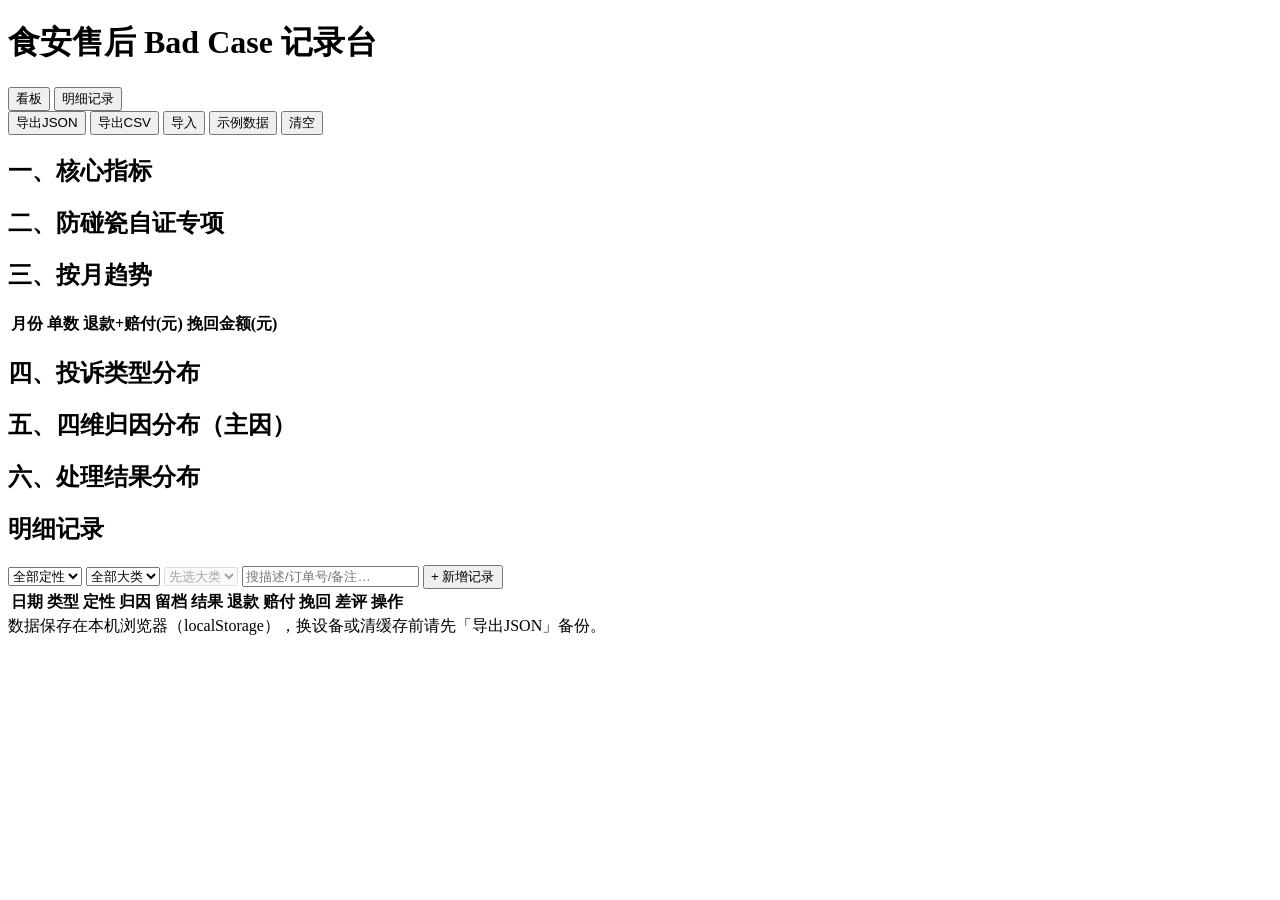
==== index.html @ 54586e55 "deploy: index.html" ====
<!DOCTYPE html>
<html lang="zh-CN">
<head>
  <meta charset="UTF-8" />
  <meta name="viewport" content="width=device-width, initial-scale=1.0" />
  <title>食安售后 Bad Case 记录台</title>
  <link rel="stylesheet" href="./css/style.css" />
</head>
<body>
  <header class="topbar">
    <div class="topbar-inner">
      <div class="brand">
        <span class="brand-dot"></span>
        <h1>食安售后 Bad Case 记录台</h1>
      </div>
      <nav class="tabs" id="tabs">
        <button class="tab active" data-tab="dashboard">看板</button>
        <button class="tab" data-tab="records">明细记录</button>
      </nav>
      <div class="data-menu">
        <button class="btn ghost" id="btn-export-json" title="导出全部数据用于备份/迁移">导出JSON</button>
        <button class="btn ghost" id="btn-export-csv" title="导出CSV，可用Excel打开">导出CSV</button>
        <button class="btn ghost" id="btn-import">导入</button>
        <button class="btn ghost" id="btn-demo" title="载入3条示例数据，方便了解功能">示例数据</button>
        <button class="btn danger ghost" id="btn-clear">清空</button>
        <input type="file" id="file-input" accept=".json,.csv" hidden />
      </div>
    </div>
  </header>

  <main>
    <!-- ================= 看板 ================= -->
    <section id="view-dashboard" class="view active">
      <div class="card">
        <h2 class="card-title">一、核心指标</h2>
        <div class="kpi-grid" id="kpi-grid"></div>
      </div>

      <div class="card">
        <h2 class="card-title">二、防碰瓷自证专项</h2>
        <div class="kpi-grid small" id="kpi-anti"></div>
      </div>

      <div class="card">
        <h2 class="card-title">三、按月趋势</h2>
        <div class="month-chart" id="month-chart"></div>
        <div class="table-wrap">
          <table class="data-table" id="month-table">
            <thead>
              <tr><th>月份</th><th>单数</th><th>退款+赔付(元)</th><th>挽回金额(元)</th></tr>
            </thead>
            <tbody></tbody>
          </table>
        </div>
      </div>

      <div class="dist-grid">
        <div class="card"><h2 class="card-title">四、投诉类型分布</h2><div class="dist-list" id="dist-type"></div></div>
        <div class="card"><h2 class="card-title">五、四维归因分布（主因）</h2><div class="dist-list" id="dist-cause"></div></div>
        <div class="card"><h2 class="card-title">六、处理结果分布</h2><div class="dist-list" id="dist-result"></div></div>
      </div>
    </section>

    <!-- ================= 明细 ================= -->
    <section id="view-records" class="view">
      <div class="card">
        <div class="records-toolbar">
          <h2 class="card-title">明细记录 <span class="rec-count" id="rec-count"></span></h2>
          <div class="filters">
<select id="filter-nature"><option value="">全部定性</option></select>
<select id="filter-group"><option value="">全部大类</option></select>
<select id="filter-type" disabled><option value="">先选大类</option></select>
            <input type="search" id="filter-text" placeholder="搜描述/订单号/备注…" />
            <button class="btn primary" id="btn-add">+ 新增记录</button>
          </div>
        </div>
        <div class="table-wrap">
          <table class="data-table records-table">
            <thead>
              <tr>
                <th data-fcol="date">日期</th><th data-fcol="type">类型</th><th data-fcol="nature">定性</th><th data-fcol="cause">归因</th><th data-fcol="proof">留档</th><th data-fcol="result">结果</th>
                <th class="num">退款</th><th class="num">赔付</th><th class="num">挽回</th><th data-fcol="review">差评</th><th>操作</th>
              </tr>
            </thead>
            <tbody id="records-body"></tbody>
          </table>
        </div>
        <div class="empty-hint" id="empty-hint" hidden>
          还没有记录。点右上角「示例数据」看看效果，或「+ 新增记录」开始使用。
        </div>
      </div>
    </section>
  </main>

  <!-- ================= 录入/编辑 弹窗 ================= -->
  <div class="modal-mask" id="modal-mask" hidden>
    <div class="modal">
      <h2 class="modal-title" id="modal-title">新增 Bad Case 记录</h2>
      <form id="record-form">
        <div class="form-grid">
          <label>发生日期 <i>*</i>
            <input type="date" name="date" required />
          </label>
          <label>问题大类 <i>*</i>
            <select name="typeGroup" id="type-group" required></select>
          </label>
          <label>具体类型 <i>*</i>
            <select name="typeItem" id="type-item" required disabled>
              <option value="">先选大类</option>
            </select>
          </label>
          <label class="full">问题描述
            <textarea name="desc" rows="2" placeholder="发生了什么、用户诉求是什么"></textarea>
          </label>
          <label>定性 <i>*</i>
            <select name="nature" data-options="nature" required></select>
          </label>
          <label>归因维度（主因）
            <select name="cause" data-options="cause"></select>
          </label>
          <label>留档证据
            <select name="proof" data-options="proof"></select>
          </label>
          <label>处理结果
            <select name="result" data-options="result"></select>
          </label>
          <label>退款金额(元)
            <input type="number" name="refund" step="0.1" min="0" value="0" />
          </label>
          <label>赔付金额(元)
            <input type="number" name="comp" step="0.1" min="0" value="0" />
          </label>
          <label>挽回金额(元)
            <input type="number" name="saved" step="0.1" min="0" value="0" />
            <span class="field-hint">仅疑似碰瓷单填：若无证据，这单大概要赔多少</span>
          </label>
          <label>是否差评
            <select name="review" data-options="review"></select>
          </label>
          <label>订单号
            <input type="text" name="orderId" placeholder="选填" />
          </label>
          <label class="full">备注 / 沟通记录
            <textarea name="note" rows="2" placeholder="选填"></textarea>
          </label>
        </div>
        <div class="modal-actions">
          <button type="button" class="btn ghost" id="btn-cancel">取消</button>
          <button type="submit" class="btn primary">保存</button>
        </div>
      </form>
    </div>
  </div>

  <div class="toast" id="toast" hidden></div>
  <footer class="page-foot">数据保存在本机浏览器（localStorage），换设备或清缓存前请先「导出JSON」备份。</footer>

  <script type="module" src="./js/app.js"></script>
</body>
</html>
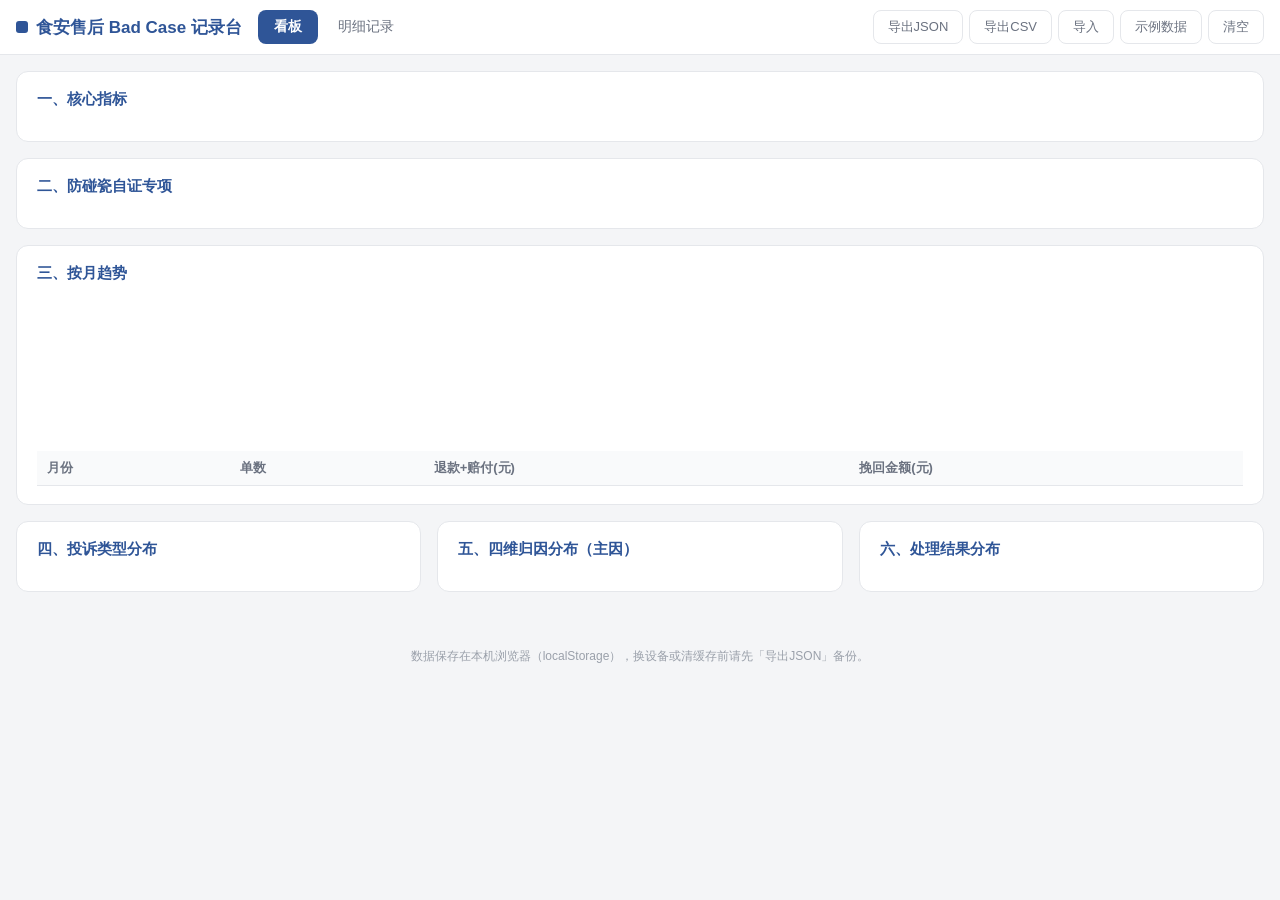
==== commit 21cac05d: "feat: add channel field and auto order number" ====
--- a/index.html
+++ b/index.html
@@ -78,7 +78,7 @@
           <table class="data-table records-table">
             <thead>
               <tr>
-                <th data-fcol="date">日期</th><th data-fcol="type">类型</th><th data-fcol="nature">定性</th><th data-fcol="cause">归因</th><th data-fcol="proof">留档</th><th data-fcol="result">结果</th>
+                <th data-fcol="date">日期</th><th data-fcol="channel">渠道</th><th data-fcol="type">类型</th><th data-fcol="nature">定性</th><th data-fcol="cause">归因</th><th data-fcol="proof">留档</th><th data-fcol="result">结果</th>
                 <th class="num">退款</th><th class="num">赔付</th><th class="num">挽回</th><th data-fcol="review">差评</th><th>操作</th>
               </tr>
             </thead>
@@ -100,6 +100,9 @@
         <div class="form-grid">
           <label>发生日期 <i>*</i>
             <input type="date" name="date" required />
+          </label>
+          <label>渠道
+            <select name="channel" data-options="channel"></select>
           </label>
           <label>问题大类 <i>*</i>
             <select name="typeGroup" id="type-group" required></select>
@@ -137,8 +140,9 @@
           <label>是否差评
             <select name="review" data-options="review"></select>
           </label>
-          <label>订单号
-            <input type="text" name="orderId" placeholder="选填" />
+          <label>订单编号
+            <input type="text" name="orderId" placeholder="留空自动生成" />
+            <span class="field-hint">规则：日期#当天第几单，如 20261015#3</span>
           </label>
           <label class="full">备注 / 沟通记录
             <textarea name="note" rows="2" placeholder="选填"></textarea>
--- a/css/style.css
+++ b/css/style.css
@@ -0,0 +1,189 @@
+:root {
+  --primary: #2f5597;
+  --primary-light: #eaf0fb;
+  --danger: #c0392b;
+  --danger-light: #fdecea;
+  --ok: #1a7f37;
+  --ok-light: #e8f4ea;
+  --warn: #b25e09;
+  --warn-light: #fdf3e3;
+  --gray: #6b7280;
+  --border: #e5e7eb;
+  --text: #1f2937;
+  --bg: #f4f5f7;
+}
+
+* { box-sizing: border-box; margin: 0; padding: 0; }
+
+[hidden] { display: none !important; }
+
+body {
+  font-family: "Microsoft YaHei", "PingFang SC", "Segoe UI", sans-serif;
+  background: var(--bg);
+  color: var(--text);
+  min-height: 100vh;
+}
+
+/* ---------- 顶栏 ---------- */
+.topbar { background: #fff; border-bottom: 1px solid var(--border); position: sticky; top: 0; z-index: 20; }
+.topbar-inner {
+  max-width: 1280px; margin: 0 auto; padding: 10px 16px;
+  display: flex; align-items: center; gap: 16px; flex-wrap: wrap;
+}
+.brand { display: flex; align-items: center; gap: 8px; }
+.brand-dot { width: 12px; height: 12px; border-radius: 3px; background: var(--primary); }
+.brand h1 { font-size: 17px; font-weight: 700; color: var(--primary); white-space: nowrap; }
+.tabs { display: flex; gap: 4px; }
+.tab {
+  border: none; background: transparent; padding: 8px 16px; font-size: 14px;
+  border-radius: 8px; cursor: pointer; color: var(--gray); font-family: inherit;
+}
+.tab.active { background: var(--primary); color: #fff; font-weight: 600; }
+.data-menu { margin-left: auto; display: flex; gap: 6px; flex-wrap: wrap; }
+
+/* ---------- 按钮 ---------- */
+.btn {
+  font-family: inherit; font-size: 13px; padding: 7px 14px; border-radius: 8px;
+  cursor: pointer; border: 1px solid transparent; white-space: nowrap;
+}
+.btn.primary { background: var(--primary); color: #fff; }
+.btn.primary:hover { background: #24437a; }
+.btn.ghost { background: #fff; color: var(--gray); border-color: var(--border); }
+.btn.ghost:hover { color: var(--primary); border-color: var(--primary); }
+.btn.danger.ghost:hover { color: var(--danger); border-color: var(--danger); }
+.btn.link { background: none; color: var(--primary); padding: 2px 6px; }
+.btn.link.danger { color: var(--danger); }
+
+/* ---------- 主体 ---------- */
+main { max-width: 1280px; margin: 16px auto 40px; padding: 0 16px; }
+.view { display: none; }
+.view.active { display: block; }
+.card {
+  background: #fff; border: 1px solid var(--border); border-radius: 12px;
+  padding: 18px 20px; margin-bottom: 16px;
+}
+.card-title { font-size: 15px; font-weight: 700; color: var(--primary); margin-bottom: 14px; }
+
+/* ---------- KPI ---------- */
+.kpi-grid { display: grid; grid-template-columns: repeat(5, 1fr); gap: 10px; }
+.kpi-grid.small { grid-template-columns: repeat(5, 1fr); }
+.kpi {
+  background: var(--primary-light); border-radius: 10px; padding: 12px 14px; min-width: 0;
+}
+.kpi .k-val { font-size: 20px; font-weight: 700; line-height: 1.3; white-space: nowrap; }
+.kpi .k-val.money { color: var(--danger); }
+.kpi .k-val.pct { color: var(--danger); }
+.kpi .k-val.good { color: var(--ok); }
+.kpi .k-label { font-size: 12px; color: var(--gray); margin-top: 2px; }
+
+/* ---------- 按月趋势 ---------- */
+.month-chart { display: flex; align-items: flex-end; gap: 6px; height: 140px; margin-bottom: 14px; overflow-x: auto; padding: 4px 0; }
+.month-col { display: flex; flex-direction: column; align-items: center; justify-content: flex-end; min-width: 46px; flex: 1; height: 100%; }
+.month-col .m-val { font-size: 12px; color: var(--primary); font-weight: 600; }
+.month-col .m-bar { width: 60%; background: var(--primary); border-radius: 4px 4px 0 0; min-height: 2px; }
+.month-col .m-label { font-size: 11px; color: var(--gray); margin-top: 4px; white-space: nowrap; }
+
+/* ---------- 分布 ---------- */
+.dist-grid { display: grid; grid-template-columns: repeat(3, 1fr); gap: 16px; }
+.dist-row { display: grid; grid-template-columns: 110px 1fr 52px; align-items: center; gap: 8px; padding: 5px 0; }
+.dist-row .d-label { font-size: 13px; overflow: hidden; text-overflow: ellipsis; white-space: nowrap; }
+.dist-row .d-track { background: var(--primary-light); border-radius: 4px; height: 14px; }
+.dist-row .d-fill { background: var(--primary); height: 100%; border-radius: 4px; min-width: 0; }
+.dist-row .d-num { font-size: 12px; color: var(--gray); text-align: right; white-space: nowrap; }
+.dist-empty { font-size: 13px; color: var(--gray); padding: 8px 0; }
+.dist-row.group { cursor: pointer; border-radius: 6px; }
+.dist-row.group:hover { background: #f6f8fc; }
+.dist-row.group .d-label { font-weight: 600; }
+.dist-row.group .d-fill { opacity: .55; }
+.d-caret { display: inline-block; width: 12px; color: var(--gray); font-size: 11px; }
+.dist-row.sub { padding-left: 14px; }
+.dist-row.sub .d-label { font-size: 12px; color: #4b5563; }
+.dist-row.sub .d-fill { opacity: .35; }
+
+/* ---------- 明细表 ---------- */
+.records-toolbar { display: flex; align-items: center; justify-content: space-between; flex-wrap: wrap; gap: 10px; margin-bottom: 12px; }
+.rec-count { font-size: 13px; color: var(--gray); font-weight: 400; }
+.filters { display: flex; gap: 8px; flex-wrap: wrap; }
+.filters select, .filters input {
+  font-family: inherit; font-size: 13px; padding: 7px 10px; border: 1px solid var(--border);
+  border-radius: 8px; background: #fff; color: var(--text); outline: none;
+}
+.filters input { min-width: 200px; }
+.table-wrap { overflow-x: auto; }
+.data-table { width: 100%; border-collapse: collapse; font-size: 13px; white-space: nowrap; }
+.data-table th {
+  text-align: left; padding: 8px 10px; background: #f9fafb; color: var(--gray);
+  font-weight: 600; border-bottom: 1px solid var(--border); position: sticky; top: 0;
+}
+.data-table td { padding: 8px 10px; border-bottom: 1px solid #f0f1f3; vertical-align: top; }
+.data-table td.num { font-variant-numeric: tabular-nums; text-align: right; }
+.data-table tr:hover td { background: #fafbfc; }
+.td-desc { max-width: 320px; white-space: normal; }
+
+.tag { display: inline-block; padding: 2px 8px; border-radius: 6px; font-size: 12px; }
+.tag.real { background: var(--ok-light); color: var(--ok); }
+.tag.fake { background: var(--danger-light); color: var(--danger); }
+.tag.tbd { background: #f0f1f3; color: var(--gray); }
+.tag.review { background: var(--warn-light); color: var(--warn); }
+.money-pos { color: var(--danger); }
+.money-zero { color: #c3c7cd; }
+.empty-hint { text-align: center; color: var(--gray); font-size: 14px; padding: 30px 0; }
+
+/* ---------- 表头筛选 ---------- */
+th[data-fcol] { cursor: pointer; user-select: none; }
+th[data-fcol]::after { content: ' ▾'; color: #c3c7cd; font-size: 11px; }
+th[data-fcol].f-active { color: var(--primary); }
+th[data-fcol].f-active::after { color: var(--primary); }
+.filter-panel {
+  position: absolute; z-index: 60; background: #fff; border: 1px solid var(--border);
+  border-radius: 10px; box-shadow: 0 8px 24px rgba(15, 23, 42, .16);
+  width: 220px; max-width: 90vw; padding: 10px 12px; font-size: 13px;
+}
+.filter-panel .fp-head { font-weight: 600; margin-bottom: 8px; }
+.filter-panel .fp-list { max-height: 220px; overflow-y: auto; }
+.filter-panel .fp-item { display: flex; align-items: center; gap: 6px; padding: 4px 2px; cursor: pointer; }
+.filter-panel .fp-item span { flex: 1; overflow: hidden; text-overflow: ellipsis; white-space: nowrap; }
+.filter-panel .fp-item em { font-style: normal; color: var(--gray); font-size: 12px; }
+.filter-panel .fp-empty { color: var(--gray); padding: 6px 0; }
+.filter-panel .fp-foot { display: flex; justify-content: space-between; margin-top: 8px; border-top: 1px solid var(--border); padding-top: 6px; }
+.filter-panel .btn.link { font-size: 12px; }
+
+/* ---------- 弹窗 ---------- */
+.modal-mask {
+  position: fixed; inset: 0; background: rgba(15, 23, 42, .45);
+  display: flex; align-items: center; justify-content: center; z-index: 50; padding: 16px;
+}
+.modal {
+  background: #fff; border-radius: 14px; padding: 22px 24px; width: 720px; max-width: 100%;
+  max-height: 92vh; overflow-y: auto;
+}
+.modal-title { font-size: 16px; font-weight: 700; margin-bottom: 16px; }
+.form-grid { display: grid; grid-template-columns: 1fr 1fr; gap: 12px 16px; }
+.form-grid label { display: flex; flex-direction: column; gap: 4px; font-size: 13px; color: var(--text); }
+.form-grid label.full { grid-column: 1 / -1; }
+.form-grid label i { color: var(--danger); font-style: normal; }
+.form-grid input, .form-grid select, .form-grid textarea {
+  font-family: inherit; font-size: 14px; padding: 8px 10px; border: 1px solid var(--border);
+  border-radius: 8px; outline: none; background: #fff; color: var(--text); width: 100%;
+}
+.form-grid input:focus, .form-grid select:focus, .form-grid textarea:focus { border-color: var(--primary); }
+.field-hint { font-size: 12px; color: var(--warn); }
+.modal-actions { display: flex; justify-content: flex-end; gap: 10px; margin-top: 18px; }
+
+/* ---------- 其他 ---------- */
+.toast {
+  position: fixed; bottom: 24px; left: 50%; transform: translateX(-50%);
+  background: #1f2937; color: #fff; font-size: 14px; padding: 10px 20px;
+  border-radius: 10px; z-index: 99; box-shadow: 0 4px 14px rgba(0,0,0,.25);
+}
+.page-foot { text-align: center; font-size: 12px; color: #9aa0aa; padding: 0 16px 28px; }
+
+@media (max-width: 900px) {
+  .kpi-grid, .kpi-grid.small { grid-template-columns: repeat(2, 1fr); }
+  .dist-grid { grid-template-columns: 1fr; }
+  .form-grid { grid-template-columns: 1fr; }
+  .topbar-inner { gap: 8px; }
+  .data-menu { width: 100%; margin-left: 0; }
+  .filters { width: 100%; }
+  .filters input { min-width: 120px; flex: 1; }
+}
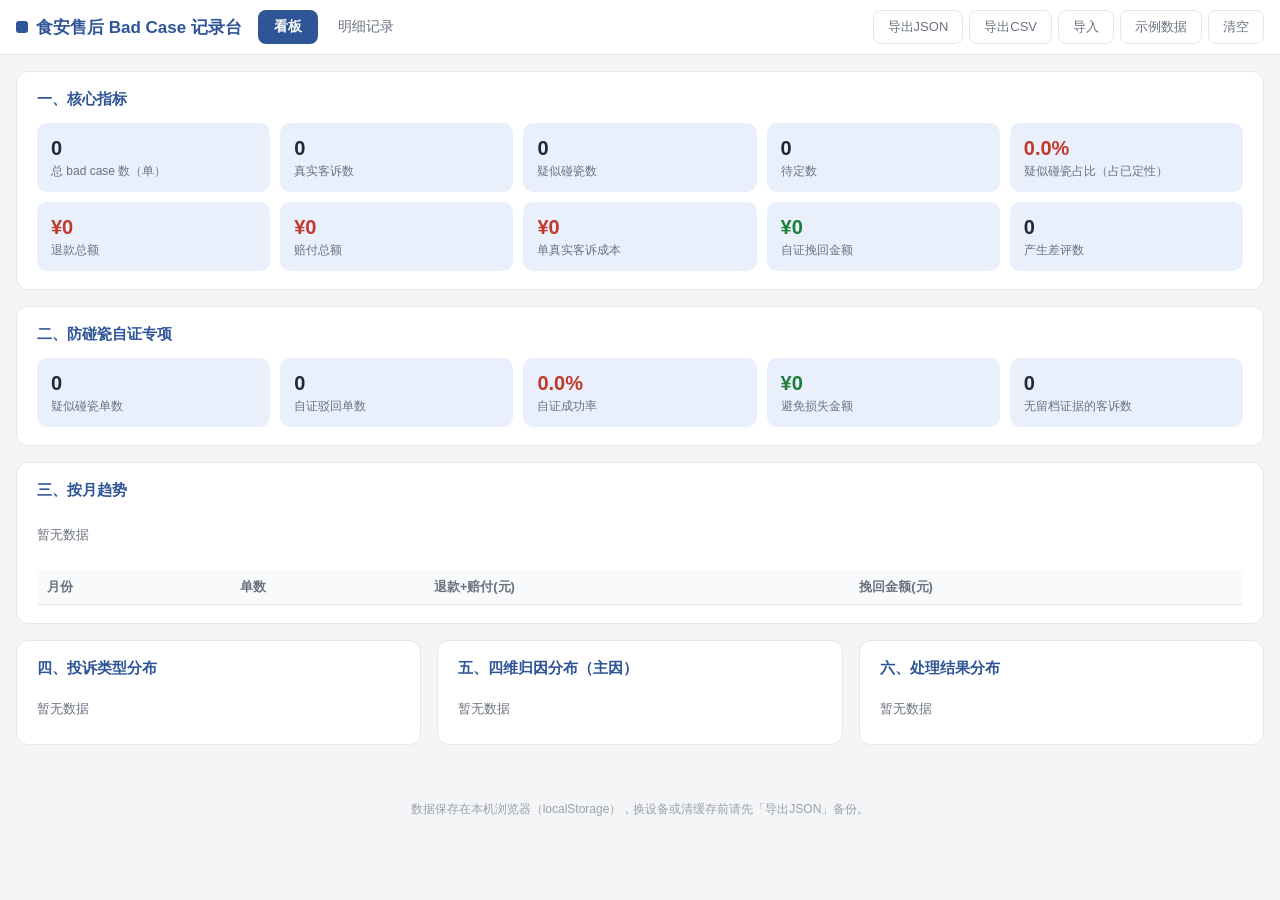
==== commit ef3d172c: "feat: optional photo upload with compression" ====
--- a/index.html
+++ b/index.html
@@ -127,6 +127,10 @@
           <label>处理结果
             <select name="result" data-options="result"></select>
           </label>
+          <label class="full">照片（可选，可多选，自动压缩）
+            <input type="file" name="photos" accept="image/*" multiple />
+            <div class="photo-previews" id="photo-previews"></div>
+          </label>
           <label>退款金额(元)
             <input type="number" name="refund" step="0.1" min="0" value="0" />
           </label>
@@ -156,6 +160,8 @@
     </div>
   </div>
 
+  <div class="modal-mask" id="lightbox" hidden><div class="lightbox" id="lightbox-body"></div></div>
+
   <div class="toast" id="toast" hidden></div>
   <footer class="page-foot">数据保存在本机浏览器（localStorage），换设备或清缓存前请先「导出JSON」备份。</footer>
 
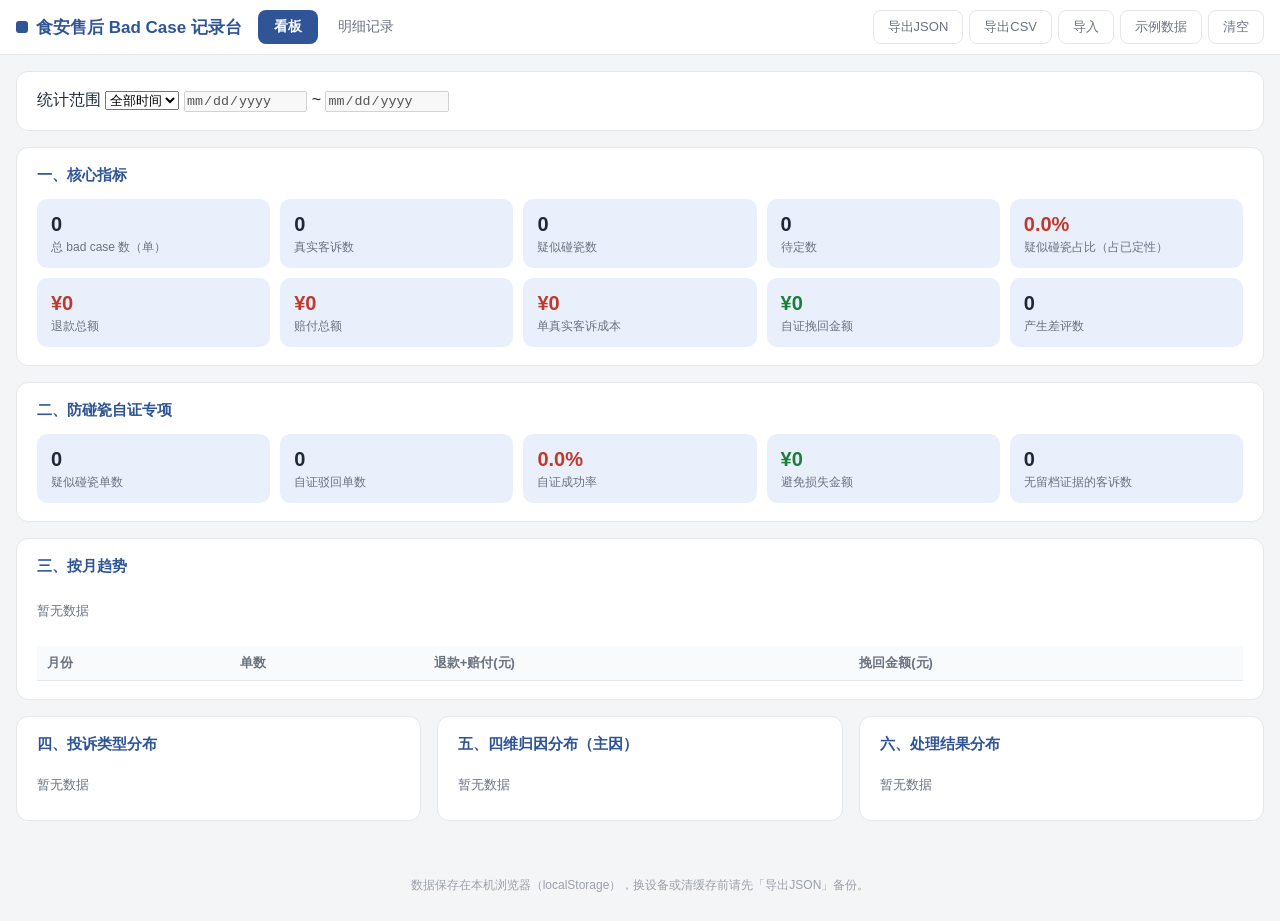
==== commit 38782c40: "feat: dashboard date range filter" ====
--- a/index.html
+++ b/index.html
@@ -31,6 +31,22 @@
   <main>
     <!-- ================= 看板 ================= -->
     <section id="view-dashboard" class="view active">
+      <div class="card">
+        <div class="date-filter">
+          <span class="df-label">统计范围</span>
+          <select id="range-preset">
+            <option value="all">全部时间</option>
+            <option value="month">本月</option>
+            <option value="d30">近30天</option>
+            <option value="d90">近90天</option>
+            <option value="custom">自定义</option>
+          </select>
+          <input type="date" id="range-start" disabled />
+          <span class="df-sep">~</span>
+          <input type="date" id="range-end" disabled />
+        </div>
+      </div>
+
       <div class="card">
         <h2 class="card-title">一、核心指标</h2>
         <div class="kpi-grid" id="kpi-grid"></div>
--- a/css/style.css
+++ b/css/style.css
@@ -148,6 +148,19 @@
 .filter-panel .fp-foot { display: flex; justify-content: space-between; margin-top: 8px; border-top: 1px solid var(--border); padding-top: 6px; }
 .filter-panel .btn.link { font-size: 12px; }
 
+/* ---------- 照片 ---------- */
+.photo-previews { display: flex; flex-wrap: wrap; gap: 8px; margin-top: 6px; }
+.photo-previews:empty { display: none; }
+.photo-thumb { position: relative; width: 72px; height: 72px; }
+.photo-thumb img { width: 72px; height: 72px; object-fit: cover; border-radius: 6px; border: 1px solid var(--border); cursor: zoom-in; }
+.photo-thumb .thumb-del {
+  position: absolute; top: -6px; right: -6px; width: 18px; height: 18px; border-radius: 50%;
+  border: none; background: #ef4444; color: #fff; font-size: 12px; line-height: 18px; cursor: pointer; padding: 0;
+}
+.act-photo { padding: 0 2px; }
+.lightbox { display: flex; flex-wrap: wrap; gap: 10px; max-width: min(920px, 92vw); max-height: 86vh; overflow: auto; background: #fff; border-radius: 12px; padding: 16px; }
+.lightbox img { max-width: 100%; max-height: 80vh; object-fit: contain; border-radius: 8px; }
+
 /* ---------- 弹窗 ---------- */
 .modal-mask {
   position: fixed; inset: 0; background: rgba(15, 23, 42, .45);
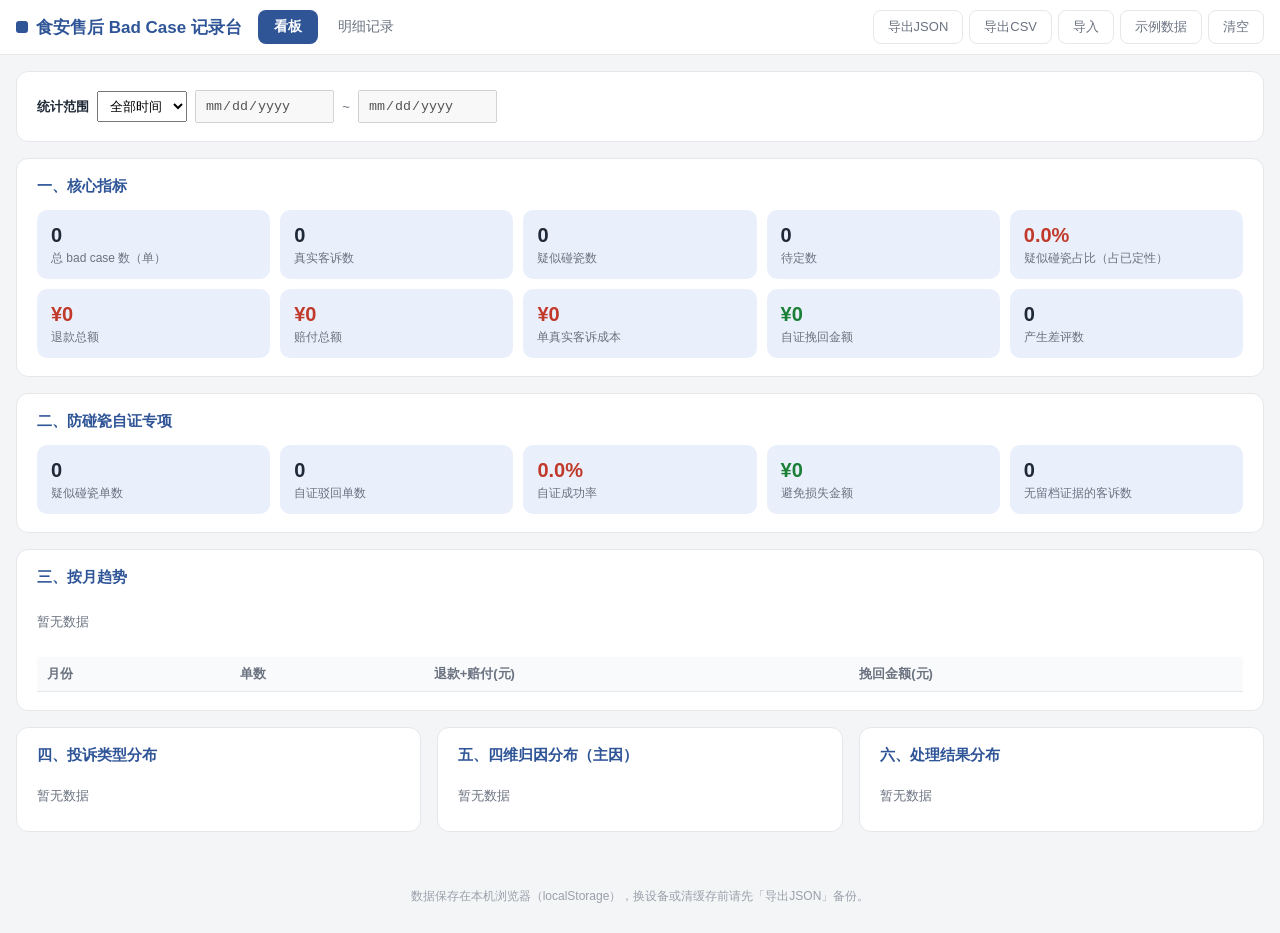
==== commit b555ce1b: "feat: logistics fee field" ====
--- a/index.html
+++ b/index.html
@@ -95,7 +95,7 @@
             <thead>
               <tr>
                 <th data-fcol="date">日期</th><th data-fcol="channel">渠道</th><th data-fcol="type">类型</th><th data-fcol="nature">定性</th><th data-fcol="cause">归因</th><th data-fcol="proof">留档</th><th data-fcol="result">结果</th>
-                <th class="num">退款</th><th class="num">赔付</th><th class="num">挽回</th><th data-fcol="review">差评</th><th>操作</th>
+                <th class="num">退款</th><th class="num">赔付</th><th class="num">物流</th><th class="num">挽回</th><th data-fcol="review">差评</th><th>操作</th>
               </tr>
             </thead>
             <tbody id="records-body"></tbody>
@@ -164,6 +164,10 @@
             <input type="text" name="orderId" placeholder="留空自动生成" />
             <span class="field-hint">规则：日期#当天第几单，如 20261015#3</span>
           </label>
+          <label>物流费用(元)
+            <input type="number" name="logistics" step="0.1" min="0" value="0" />
+            <span class="field-hint">因本单售后产生的运费（退件/补发等）</span>
+          </label>
           <label class="full">备注 / 沟通记录
             <textarea name="note" rows="2" placeholder="选填"></textarea>
           </label>
--- a/css/style.css
+++ b/css/style.css
@@ -161,6 +161,12 @@
 .lightbox { display: flex; flex-wrap: wrap; gap: 10px; max-width: min(920px, 92vw); max-height: 86vh; overflow: auto; background: #fff; border-radius: 12px; padding: 16px; }
 .lightbox img { max-width: 100%; max-height: 80vh; object-fit: contain; border-radius: 8px; }
 
+/* ---------- 看板日期筛选 ---------- */
+.date-filter { display: flex; align-items: center; gap: 8px; flex-wrap: wrap; font-size: 13px; }
+.date-filter .df-label { font-weight: 600; }
+.date-filter .df-sep { color: var(--gray); }
+.date-filter select, .date-filter input[type=date] { padding: 6px 8px; }
+
 /* ---------- 弹窗 ---------- */
 .modal-mask {
   position: fixed; inset: 0; background: rgba(15, 23, 42, .45);
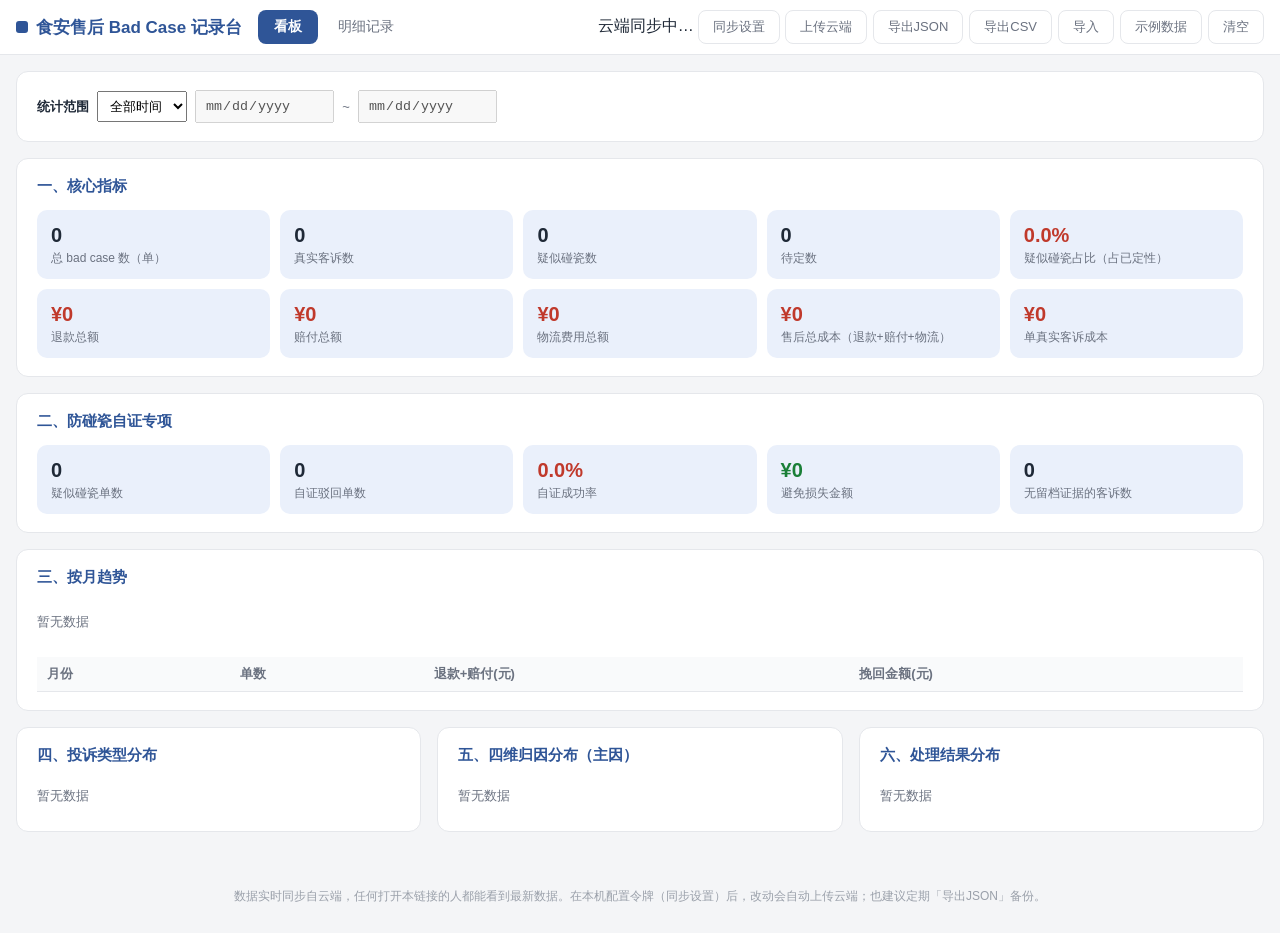
==== commit cd33cbf1: "feat: cloud sync (index.html)" ====
--- a/index.html
+++ b/index.html
@@ -18,6 +18,11 @@
         <button class="tab" data-tab="records">明细记录</button>
       </nav>
       <div class="data-menu">
+        <div class="cloud-sync">
+          <span id="sync-status" class="sync-status busy">云端同步中…</span>
+          <button class="btn ghost sm" id="btn-token" title="配置 GitHub 写入令牌，配置后改动自动上传云端">同步设置</button>
+          <button class="btn ghost sm" id="btn-sync-now" title="手动把当前数据上传云端">上传云端</button>
+        </div>
         <button class="btn ghost" id="btn-export-json" title="导出全部数据用于备份/迁移">导出JSON</button>
         <button class="btn ghost" id="btn-export-csv" title="导出CSV，可用Excel打开">导出CSV</button>
         <button class="btn ghost" id="btn-import">导入</button>
@@ -183,7 +188,7 @@
   <div class="modal-mask" id="lightbox" hidden><div class="lightbox" id="lightbox-body"></div></div>
 
   <div class="toast" id="toast" hidden></div>
-  <footer class="page-foot">数据保存在本机浏览器（localStorage），换设备或清缓存前请先「导出JSON」备份。</footer>
+  <footer class="page-foot">数据实时同步自云端，任何打开本链接的人都能看到最新数据。在本机配置令牌（同步设置）后，改动会自动上传云端；也建议定期「导出JSON」备份。</footer>
 
   <script type="module" src="./js/app.js"></script>
 </body>
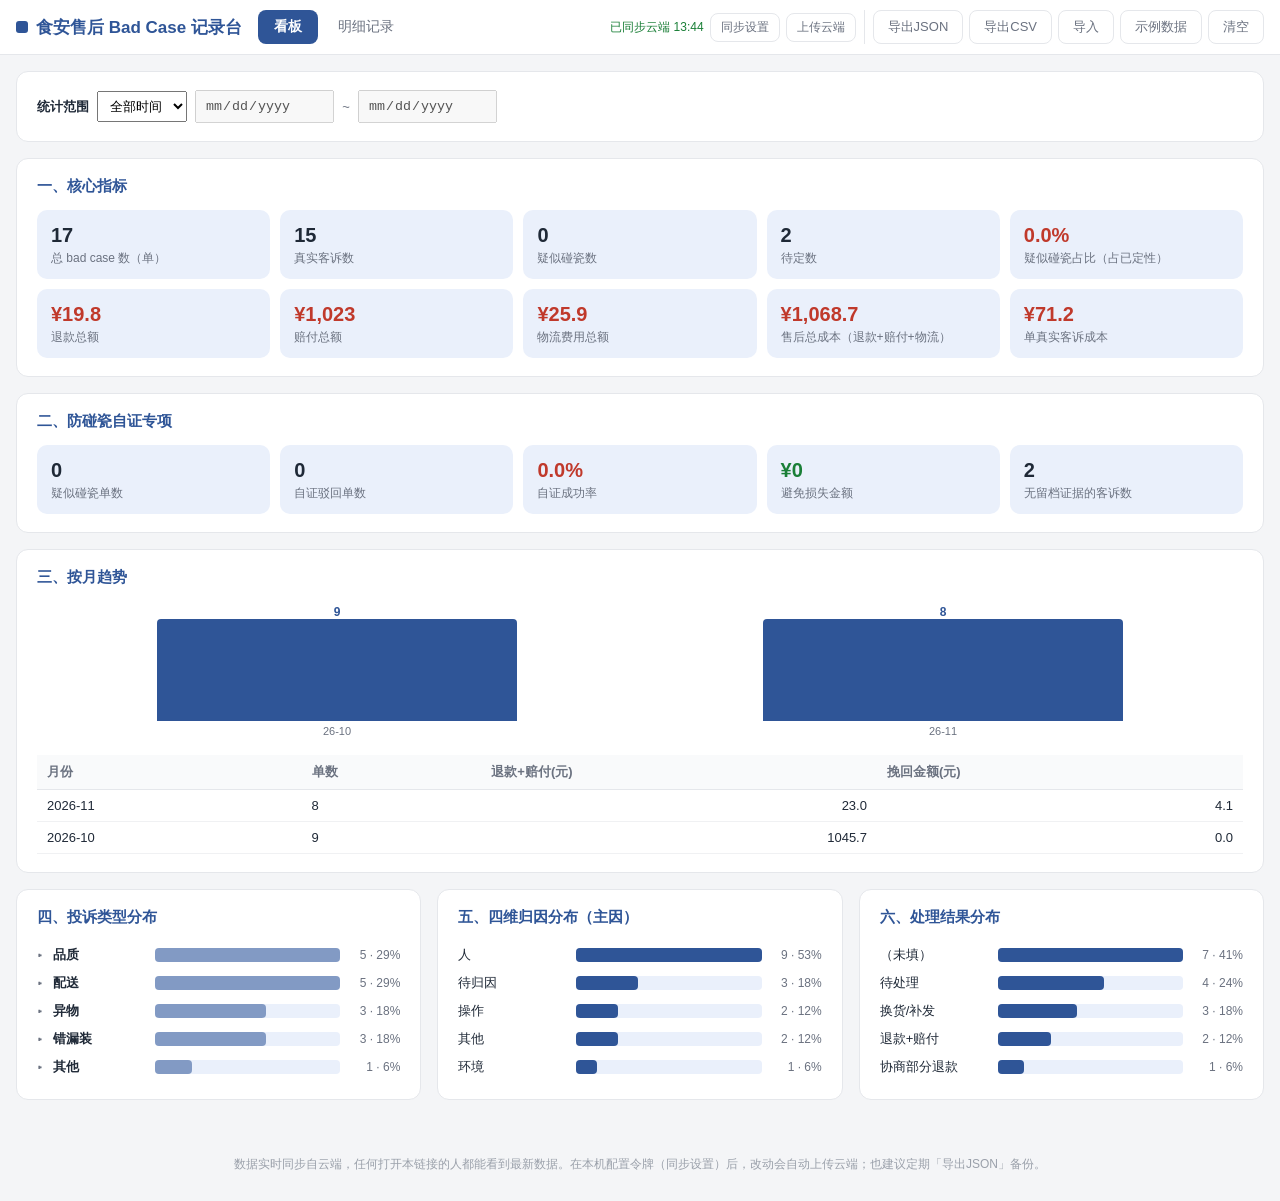
==== commit ff887bbd: "新增客户名字段（表单/表格/存储/CSV），与排线工具客诉联动打通" ====
--- a/index.html
+++ b/index.html
@@ -99,7 +99,7 @@
           <table class="data-table records-table">
             <thead>
               <tr>
-                <th data-fcol="date">日期</th><th data-fcol="channel">渠道</th><th data-fcol="type">类型</th><th data-fcol="nature">定性</th><th data-fcol="cause">归因</th><th data-fcol="proof">留档</th><th data-fcol="result">结果</th>
+                <th data-fcol="date">日期</th><th data-fcol="channel">渠道</th><th data-fcol="customerName">客户名</th><th data-fcol="type">类型</th><th data-fcol="nature">定性</th><th data-fcol="cause">归因</th><th data-fcol="proof">留档</th><th data-fcol="result">结果</th>
                 <th class="num">退款</th><th class="num">赔付</th><th class="num">物流</th><th class="num">挽回</th><th data-fcol="review">差评</th><th>操作</th>
               </tr>
             </thead>
@@ -124,6 +124,10 @@
           </label>
           <label>渠道
             <select name="channel" data-options="channel"></select>
+          </label>
+          <label>客户名
+            <input type="text" name="customerName" placeholder="与排线工具客户名一致即可联动" />
+            <span class="field-hint">填了客户名，排线工具地图/档案/排线会自动标记客诉史（历史记录可不补）</span>
           </label>
           <label>问题大类 <i>*</i>
             <select name="typeGroup" id="type-group" required></select>
--- a/css/style.css
+++ b/css/style.css
@@ -53,6 +53,15 @@
 .btn.danger.ghost:hover { color: var(--danger); border-color: var(--danger); }
 .btn.link { background: none; color: var(--primary); padding: 2px 6px; }
 .btn.link.danger { color: var(--danger); }
+.btn.sm { font-size: 12px; padding: 5px 10px; }
+
+/* ---------- 云端同步 ---------- */
+.cloud-sync { display: flex; align-items: center; gap: 6px; padding-right: 8px; margin-right: 2px; border-right: 1px solid var(--border); }
+.sync-status { font-size: 12px; color: var(--gray); max-width: 300px; overflow: hidden; text-overflow: ellipsis; white-space: nowrap; }
+.sync-status.ok { color: var(--ok); }
+.sync-status.busy { color: var(--gray); }
+.sync-status.warn { color: #b8860b; }
+.sync-status.err { color: var(--danger); }
 
 /* ---------- 主体 ---------- */
 main { max-width: 1280px; margin: 16px auto 40px; padding: 0 16px; }
